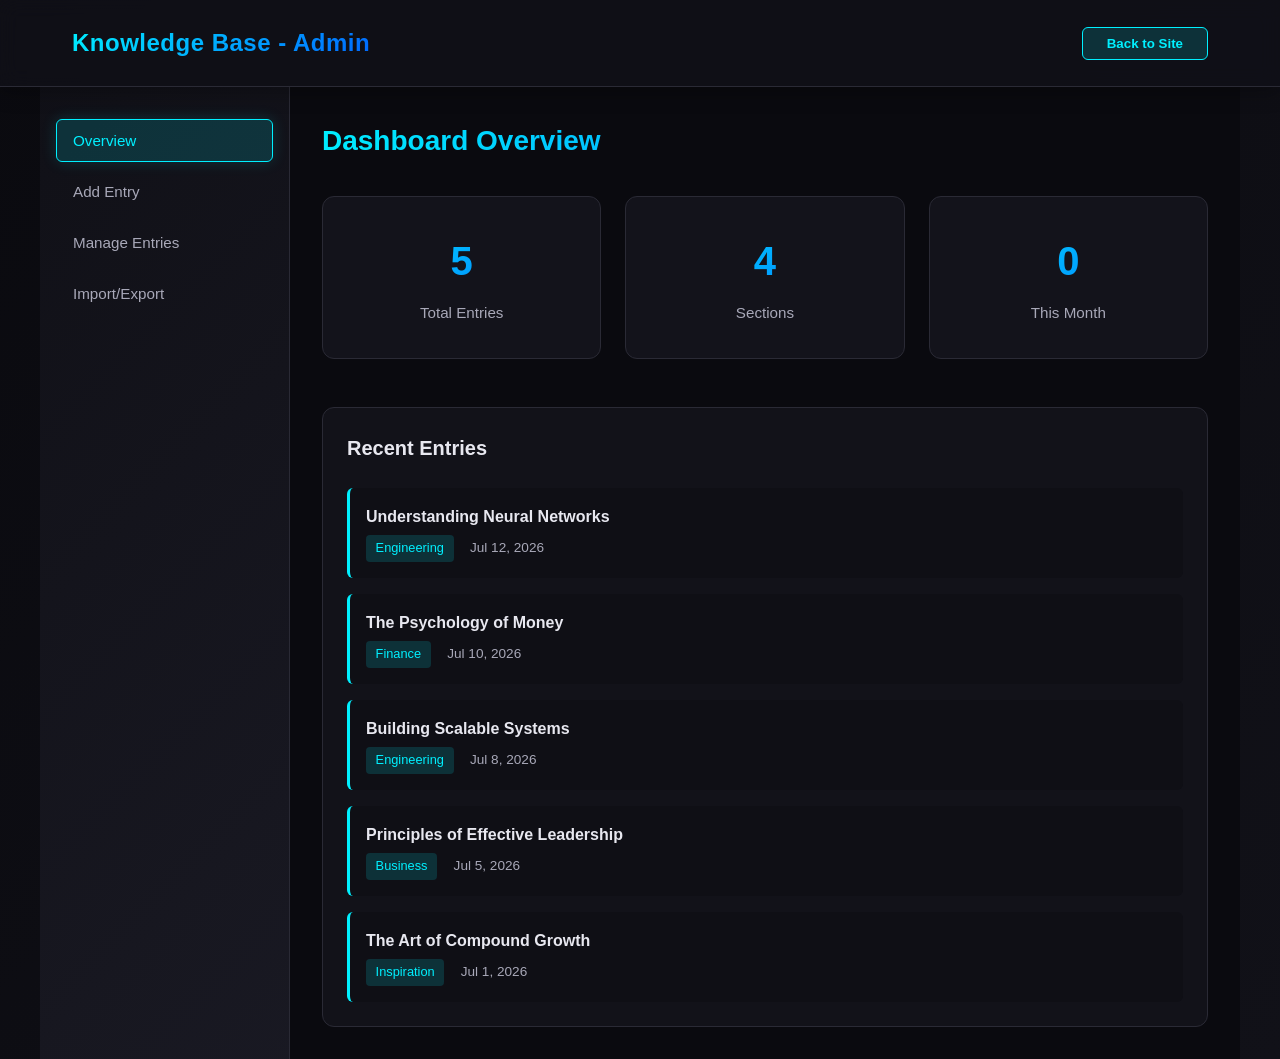
==== admin.html @ a051621a "1" ====
<!DOCTYPE html>
<html lang="en">
<head>
    <meta charset="UTF-8">
    <meta name="viewport" content="width=device-width, initial-scale=1.0">
    <title>Admin Panel - Knowledge Base</title>
    <link rel="stylesheet" href="styles.css">
    <link rel="stylesheet" href="admin.css">
</head>
<body>
    <!-- Navigation -->
    <nav class="navbar">
        <div class="nav-container">
            <div class="nav-brand">
                <h1>Knowledge Base - Admin</h1>
            </div>
            <div class="admin-nav-actions">
                <button class="btn-admin-action" id="backBtn">Back to Site</button>
            </div>
        </div>
    </nav>

    <!-- Main Content -->
    <main class="container admin-container">
        <div class="admin-wrapper">
            <!-- Sidebar -->
            <aside class="admin-sidebar">
                <nav class="admin-menu">
                    <button class="admin-menu-item active" data-panel="overview">
                        Overview
                    </button>
                    <button class="admin-menu-item" data-panel="add-entry">
                        Add Entry
                    </button>
                    <button class="admin-menu-item" data-panel="manage">
                        Manage Entries
                    </button>
                    <button class="admin-menu-item" data-panel="import-export">
                        Import/Export
                    </button>
                </nav>
            </aside>

            <!-- Main Panel -->
            <div class="admin-main">
                <!-- Overview Panel -->
                <div class="admin-panel active" id="overview-panel">
                    <h2>Dashboard Overview</h2>
                    <div class="overview-stats">
                        <div class="stat-card">
                            <div class="stat-number" id="totalEntries">0</div>
                            <div class="stat-label">Total Entries</div>
                        </div>
                        <div class="stat-card">
                            <div class="stat-number" id="totalSections">0</div>
                            <div class="stat-label">Sections</div>
                        </div>
                        <div class="stat-card">
                            <div class="stat-number" id="recentEntries">0</div>
                            <div class="stat-label">This Month</div>
                        </div>
                    </div>

                    <div class="recent-entries">
                        <h3>Recent Entries</h3>
                        <div id="recentList" class="entries-list">
                            <!-- Recent entries will be listed here -->
                        </div>
                    </div>
                </div>

                <!-- Add Entry Panel -->
                <div class="admin-panel" id="add-entry-panel">
                    <h2>Add New Entry</h2>
                    <form id="addEntryForm" class="admin-form">
                        <div class="form-group">
                            <label for="entryTitle">Title *</label>
                            <input type="text" id="entryTitle" name="title" required placeholder="Entry title">
                        </div>

                        <div class="form-group">
                            <label for="entrySection">Section *</label>
                            <input type="text" id="entrySection" name="section" required placeholder="e.g., Engineering, Finance, Business">
                            <small>New sections are created automatically</small>
                        </div>

                        <div class="form-group">
                            <label for="entryDate">Date *</label>
                            <input type="date" id="entryDate" name="date" required>
                        </div>

                        <div class="form-group">
                            <label for="entryContent">Content (HTML allowed) *</label>
                            <textarea id="entryContent" name="content" required placeholder="&lt;p&gt;Your content here...&lt;/p&gt;" rows="8"></textarea>
                            <small>You can use HTML tags: &lt;p&gt;, &lt;ul&gt;, &lt;li&gt;, &lt;strong&gt;, &lt;em&gt;, etc.</small>
                        </div>

                        <div class="form-group">
                            <label for="mediaType">Media Type</label>
                            <select id="mediaType" name="media_type">
                                <option value="">None</option>
                                <option value="image">Image</option>
                                <option value="video">Video (YouTube, Vimeo, or URL)</option>
                                <option value="link">External Link</option>
                            </select>
                        </div>

                        <div class="form-group" id="mediaUrlGroup" style="display: none;">
                            <label for="mediaUrl">Media URL</label>
                            <input type="url" id="mediaUrl" name="media_url" placeholder="https://example.com/image.jpg">
                            <small id="mediaUrlHint"></small>
                        </div>

                        <div class="form-group" id="linkUrlGroup" style="display: none;">
                            <label for="linkUrl">External Link URL</label>
                            <input type="url" id="linkUrl" name="link_url" placeholder="https://example.com">
                        </div>

                        <div class="form-actions">
                            <button type="submit" class="btn-primary">Add Entry</button>
                            <button type="reset" class="btn-secondary">Clear</button>
                        </div>
                    </form>
                </div>

                <!-- Manage Entries Panel -->
                <div class="admin-panel" id="manage-panel">
                    <h2>Manage Entries</h2>
                    
                    <div class="manage-controls">
                        <input type="text" id="searchEntries" placeholder="Search entries..." class="search-input">
                        <select id="filterSection" class="filter-select">
                            <option value="">All Sections</option>
                        </select>
                    </div>

                    <div id="entriesList" class="admin-entries-list">
                        <!-- Entries will be listed here -->
                    </div>
                </div>

                <!-- Import/Export Panel -->
                <div class="admin-panel" id="import-export-panel">
                    <h2>Import & Export</h2>
                    
                    <div class="import-export-container">
                        <div class="ie-section">
                            <h3>Export Entries</h3>
                            <p>Download your entries as a JSON file for backup or sharing.</p>
                            <button id="exportBtn" class="btn-primary">Download JSON</button>
                        </div>

                        <div class="ie-divider"></div>

                        <div class="ie-section">
                            <h3>Import Entries</h3>
                            <p>Upload a JSON file to import or restore entries. This will merge with existing entries.</p>
                            <div class="file-input-wrapper">
                                <input type="file" id="importFile" accept=".json" hidden>
                                <button id="importBtn" class="btn-primary">Choose File</button>
                            </div>
                            <div id="importStatus" style="margin-top: 1rem;"></div>
                        </div>

                        <div class="ie-divider"></div>

                        <div class="ie-section warning">
                            <h3>Sync with entries.json</h3>
                            <p>After adding/deleting entries here, you need to sync changes to your entries.json file:</p>
                            <ol>
                                <li>Click "Download JSON" above</li>
                                <li>Replace your entries.json file with the downloaded file</li>
                                <li>Refresh the site to see changes</li>
                            </ol>
                            <p><strong>OR</strong> your changes are automatically saved in this browser (localStorage).</p>
                        </div>
                    </div>
                </div>
            </div>
        </div>
    </main>

    <!-- Delete Confirmation Modal -->
    <div class="modal" id="deleteModal" role="dialog" aria-label="Confirm delete">
        <div class="modal-content">
            <button class="modal-close" id="deleteModalClose">
                <span></span>
                <span></span>
            </button>
            <div class="modal-body">
                <h3>Delete Entry?</h3>
                <p id="deleteMessage"></p>
                <div class="modal-actions">
                    <button id="deleteConfirm" class="btn-danger">Delete</button>
                    <button id="deleteCancel" class="btn-secondary">Cancel</button>
                </div>
            </div>
        </div>
    </div>

    <div class="modal-overlay" id="deleteOverlay"></div>

    <script src="admin.js"></script>
</body>
</html>
---- styles.css ----
/* =============================================================================
   GLOBAL STYLES & VARIABLES
   ============================================================================= */

:root {
    --bg-primary: #0a0a0f;
    --bg-secondary: #111118;
    --bg-tertiary: #1a1a24;
    --text-primary: #e8e8f0;
    --text-secondary: #a8a8b8;
    --accent-cyan: #00f0ff;
    --accent-blue: #0066ff;
    --accent-purple: #7c3aed;
    --border-color: #2a2a35;
    --glow-color: rgba(0, 240, 255, 0.1);
    --transition: all 0.3s ease;
}

* {
    margin: 0;
    padding: 0;
    box-sizing: border-box;
}

html {
    scroll-behavior: smooth;
}

body {
    background: linear-gradient(135deg, var(--bg-primary) 0%, var(--bg-secondary) 100%);
    color: var(--text-primary);
    font-family: 'Inter', -apple-system, BlinkMacSystemFont, 'Segoe UI', sans-serif;
    line-height: 1.6;
    font-size: 16px;
    min-height: 100vh;
}

/* =============================================================================
   NAVIGATION BAR
   ============================================================================= */

.navbar {
    background: rgba(17, 17, 24, 0.8);
    backdrop-filter: blur(10px);
    border-bottom: 1px solid var(--border-color);
    position: sticky;
    top: 0;
    z-index: 100;
    box-shadow: 0 4px 20px rgba(0, 0, 0, 0.3);
}

.nav-container {
    max-width: 1200px;
    margin: 0 auto;
    padding: 1.5rem 2rem;
    display: flex;
    justify-content: space-between;
    align-items: center;
    flex-wrap: wrap;
    gap: 2rem;
}

.nav-flex {
    display: flex;
    align-items: center;
    gap: 1rem;
    flex-wrap: wrap;
}

.nav-brand h1 {
    font-size: 1.5rem;
    font-weight: 600;
    background: linear-gradient(135deg, var(--accent-cyan), var(--accent-blue));
    -webkit-background-clip: text;
    -webkit-text-fill-color: transparent;
    background-clip: text;
    letter-spacing: 0.5px;
}

.nav-links {
    list-style: none;
    display: flex;
    gap: 0.5rem;
    flex-wrap: wrap;
}

.nav-link {
    display: inline-block;
    padding: 0.5rem 1.25rem;
    color: var(--text-secondary);
    text-decoration: none;
    border-radius: 6px;
    border: 1px solid transparent;
    transition: var(--transition);
    font-size: 0.95rem;
    font-weight: 500;
}

.nav-link:hover {
    color: var(--accent-cyan);
    border-color: var(--accent-cyan);
    background: rgba(0, 240, 255, 0.05);
}

.nav-link.active {
    color: var(--accent-cyan);
    border-color: var(--accent-cyan);
    background: rgba(0, 240, 255, 0.1);
    box-shadow: 0 0 20px rgba(0, 240, 255, 0.2);
}

.nav-admin-link {
    display: inline-block;
    padding: 0.5rem 1.25rem;
    color: var(--accent-purple);
    text-decoration: none;
    border-radius: 6px;
    border: 1px solid var(--accent-purple);
    transition: var(--transition);
    font-size: 0.95rem;
    font-weight: 500;
    background: rgba(124, 58, 237, 0.1);
}

.nav-admin-link:hover {
    background: rgba(124, 58, 237, 0.2);
    box-shadow: 0 0 20px rgba(124, 58, 237, 0.3);
}

/* =============================================================================
   MAIN CONTAINER & LAYOUT
   ============================================================================= */

.container {
    max-width: 1200px;
    margin: 0 auto;
    padding: 3rem 2rem;
}

.content-wrapper {
    width: 100%;
}

/* =============================================================================
   ENTRIES GRID
   ============================================================================= */

.entries-grid {
    display: grid;
    grid-template-columns: repeat(auto-fill, minmax(320px, 1fr));
    gap: 2rem;
    animation: fadeIn 0.6s ease-in;
}

@keyframes fadeIn {
    from {
        opacity: 0;
        transform: translateY(20px);
    }
    to {
        opacity: 1;
        transform: translateY(0);
    }
}

/* =============================================================================
   ENTRY CARDS
   ============================================================================= */

.entry-card {
    background: rgba(26, 26, 36, 0.6);
    border: 1px solid var(--border-color);
    border-radius: 12px;
    padding: 1.5rem;
    cursor: pointer;
    transition: var(--transition);
    display: flex;
    flex-direction: column;
    height: 100%;
    position: relative;
    overflow: hidden;
}

.entry-card::before {
    content: '';
    position: absolute;
    top: 0;
    left: 0;
    right: 0;
    bottom: 0;
    background: linear-gradient(135deg, rgba(0, 240, 255, 0.1) 0%, rgba(124, 58, 237, 0.1) 100%);
    opacity: 0;
    transition: opacity 0.3s ease;
    pointer-events: none;
}

.entry-card:hover {
    border-color: var(--accent-cyan);
    background: rgba(26, 26, 36, 0.9);
    transform: translateY(-8px);
    box-shadow: 
        0 8px 32px rgba(0, 240, 255, 0.2),
        inset 0 1px 0 rgba(0, 240, 255, 0.1);
}

.entry-card:hover::before {
    opacity: 1;
}

.card-header {
    position: relative;
    z-index: 1;
    margin-bottom: 1rem;
}

.card-title {
    font-size: 1.25rem;
    font-weight: 600;
    color: var(--text-primary);
    margin-bottom: 0.75rem;
    line-height: 1.3;
}

.card-meta {
    display: flex;
    justify-content: space-between;
    align-items: center;
    gap: 1rem;
    flex-wrap: wrap;
}

.card-section {
    display: inline-block;
    background: rgba(0, 240, 255, 0.15);
    color: var(--accent-cyan);
    padding: 0.35rem 0.75rem;
    border-radius: 20px;
    font-size: 0.8rem;
    font-weight: 600;
    text-transform: uppercase;
    letter-spacing: 0.5px;
    border: 1px solid rgba(0, 240, 255, 0.3);
}

.card-date {
    font-size: 0.85rem;
    color: var(--text-secondary);
}

.card-thumbnail {
    width: 100%;
    height: 180px;
    background: var(--bg-tertiary);
    border-radius: 8px;
    margin: 1rem 0;
    overflow: hidden;
    position: relative;
}

.card-thumbnail img {
    width: 100%;
    height: 100%;
    object-fit: cover;
    transition: transform 0.3s ease;
}

.entry-card:hover .card-thumbnail img {
    transform: scale(1.05);
}

.card-thumbnail.placeholder {
    display: flex;
    align-items: center;
    justify-content: center;
    color: var(--text-secondary);
    font-size: 0.9rem;
}

.card-content {
    flex: 1;
    margin-bottom: 1rem;
}

.card-snippet {
    color: var(--text-secondary);
    font-size: 0.95rem;
    line-height: 1.5;
    display: -webkit-box;
    -webkit-line-clamp: 3;
    -webkit-box-orient: vertical;
    overflow: hidden;
    text-overflow: ellipsis;
}

.card-snippet p {
    margin: 0;
}

.card-footer {
    display: flex;
    gap: 0.75rem;
}

.card-link {
    flex: 1;
    display: inline-flex;
    align-items: center;
    justify-content: center;
    background: rgba(0, 102, 255, 0.2);
    color: var(--accent-blue);
    padding: 0.6rem;
    border-radius: 6px;
    font-size: 0.85rem;
    text-decoration: none;
    border: 1px solid rgba(0, 102, 255, 0.4);
    transition: var(--transition);
    font-weight: 500;
}

.card-link:hover {
    background: rgba(0, 102, 255, 0.35);
    border-color: var(--accent-blue);
}

.read-more-btn {
    flex: 1;
    background: linear-gradient(135deg, var(--accent-cyan), var(--accent-blue));
    color: var(--bg-primary);
    border: none;
    padding: 0.6rem;
    border-radius: 6px;
    font-size: 0.85rem;
    font-weight: 600;
    cursor: pointer;
    transition: var(--transition);
}

.read-more-btn:hover {
    transform: scale(1.05);
    box-shadow: 0 0 20px rgba(0, 240, 255, 0.4);
}

/* =============================================================================
   MODAL & OVERLAY
   ============================================================================= */

.modal-overlay {
    position: fixed;
    top: 0;
    left: 0;
    right: 0;
    bottom: 0;
    background: rgba(0, 0, 0, 0.8);
    backdrop-filter: blur(4px);
    opacity: 0;
    visibility: hidden;
    transition: var(--transition);
    z-index: 200;
}

.modal-overlay.active {
    opacity: 1;
    visibility: visible;
}

.modal {
    position: fixed;
    top: 0;
    left: 0;
    right: 0;
    bottom: 0;
    display: flex;
    align-items: center;
    justify-content: center;
    z-index: 300;
    padding: 2rem;
    opacity: 0;
    visibility: hidden;
    transition: var(--transition);
}

.modal.active {
    opacity: 1;
    visibility: visible;
}

.modal-content {
    background: linear-gradient(135deg, var(--bg-secondary) 0%, var(--bg-tertiary) 100%);
    border: 1px solid var(--border-color);
    border-radius: 16px;
    width: 100%;
    max-width: 800px;
    max-height: 90vh;
    overflow-y: auto;
    position: relative;
    box-shadow: 0 25px 50px rgba(0, 0, 0, 0.5);
    animation: slideUp 0.4s ease;
}

@keyframes slideUp {
    from {
        transform: translateY(40px);
        opacity: 0;
    }
    to {
        transform: translateY(0);
        opacity: 1;
    }
}

.modal-close {
    position: absolute;
    top: 1.5rem;
    right: 1.5rem;
    width: 40px;
    height: 40px;
    background: rgba(26, 26, 36, 0.8);
    border: 1px solid var(--border-color);
    border-radius: 8px;
    cursor: pointer;
    display: flex;
    align-items: center;
    justify-content: center;
    transition: var(--transition);
    z-index: 10;
}

.modal-close:hover {
    background: rgba(0, 240, 255, 0.15);
    border-color: var(--accent-cyan);
}

.modal-close span {
    position: absolute;
    width: 20px;
    height: 2px;
    background: var(--text-primary);
    transition: var(--transition);
}

.modal-close span:first-child {
    transform: rotate(45deg);
}

.modal-close span:last-child {
    transform: rotate(-45deg);
}

.modal-close:hover span {
    background: var(--accent-cyan);
}

.modal-body {
    padding: 2rem;
}

/* =============================================================================
   ENTRY DETAIL
   ============================================================================= */

.entry-detail {
    animation: fadeIn 0.3s ease;
}

.detail-header {
    margin-bottom: 2rem;
    padding-bottom: 1.5rem;
    border-bottom: 1px solid var(--border-color);
}

.detail-title {
    font-size: 2rem;
    font-weight: 700;
    color: var(--text-primary);
    margin-bottom: 1rem;
    line-height: 1.2;
}

.detail-meta {
    display: flex;
    justify-content: space-between;
    align-items: center;
    flex-wrap: wrap;
    gap: 1rem;
}

.detail-section {
    display: inline-block;
    background: rgba(0, 240, 255, 0.15);
    color: var(--accent-cyan);
    padding: 0.5rem 1rem;
    border-radius: 6px;
    font-size: 0.85rem;
    font-weight: 600;
    text-transform: uppercase;
    letter-spacing: 0.5px;
    border: 1px solid rgba(0, 240, 255, 0.3);
}

.detail-date {
    font-size: 0.95rem;
    color: var(--text-secondary);
}

.detail-media {
    margin: 2rem 0;
    border-radius: 12px;
    overflow: hidden;
    background: var(--bg-tertiary);
}

.detail-media img {
    width: 100%;
    height: auto;
    display: block;
}

.detail-media video {
    width: 100%;
    height: auto;
    display: block;
}

.detail-media iframe {
    width: 100%;
    aspect-ratio: 16 / 9;
    border: none;
    display: block;
}

.detail-content {
    color: var(--text-secondary);
    font-size: 1rem;
    line-height: 1.8;
}

.detail-content p {
    margin-bottom: 1rem;
}

.detail-content h1,
.detail-content h2,
.detail-content h3,
.detail-content h4,
.detail-content h5,
.detail-content h6 {
    color: var(--text-primary);
    margin-top: 1.5rem;
    margin-bottom: 0.75rem;
    font-weight: 600;
}

.detail-content ul,
.detail-content ol {
    margin-bottom: 1rem;
    margin-left: 1.5rem;
}

.detail-content li {
    margin-bottom: 0.5rem;
}

.detail-content strong {
    color: var(--accent-cyan);
    font-weight: 600;
}

.detail-content a {
    color: var(--accent-blue);
    text-decoration: none;
    border-bottom: 1px solid rgba(0, 102, 255, 0.3);
    transition: var(--transition);
}

.detail-content a:hover {
    border-bottom-color: var(--accent-blue);
}

.detail-link {
    display: inline-flex;
    align-items: center;
    justify-content: center;
    background: linear-gradient(135deg, var(--accent-blue), var(--accent-purple));
    color: white;
    padding: 1rem 2rem;
    border-radius: 8px;
    text-decoration: none;
    margin-top: 1.5rem;
    font-weight: 600;
    transition: var(--transition);
    border: 1px solid rgba(0, 102, 255, 0.3);
}

.detail-link:hover {
    transform: translateY(-4px);
    box-shadow: 0 8px 24px rgba(0, 102, 255, 0.3);
    border-color: var(--accent-blue);
}

/* =============================================================================
   RESPONSIVE DESIGN
   ============================================================================= */

/* Tablet */
@media (max-width: 768px) {
    .nav-container {
        padding: 1rem 1.5rem;
        gap: 1.5rem;
    }

    .nav-flex {
        flex: 1 100%;
        justify-content: space-between;
    }

    .nav-brand h1 {
        font-size: 1.25rem;
    }

    .nav-links {
        gap: 0.25rem;
    }

    .nav-link {
        padding: 0.4rem 1rem;
        font-size: 0.9rem;
    }

    .nav-admin-link {
        padding: 0.4rem 1rem;
        font-size: 0.9rem;
    }

    .container {
        padding: 2rem 1.5rem;
    }

    .entries-grid {
        grid-template-columns: repeat(auto-fill, minmax(280px, 1fr));
        gap: 1.5rem;
    }

    .card-title {
        font-size: 1.1rem;
    }

    .card-thumbnail {
        height: 150px;
    }

    .detail-title {
        font-size: 1.75rem;
    }

    .modal-content {
        max-width: 90%;
        max-height: 85vh;
    }

    .modal-body {
        padding: 1.5rem;
    }
}

/* Mobile */
@media (max-width: 480px) {
    .navbar {
        position: relative;
    }

    .nav-container {
        flex-direction: column;
        gap: 1rem;
        padding: 1rem;
    }

    .nav-flex {
        flex-direction: column;
        width: 100%;
        gap: 1rem;
    }

    .nav-brand h1 {
        font-size: 1.1rem;
    }

    .nav-links {
        width: 100%;
        justify-content: flex-start;
        overflow-x: auto;
        gap: 0.5rem;
    }

    .nav-admin-link {
        width: 100%;
        text-align: center;
    }

    .container {
        padding: 1.5rem 1rem;
    }

    .entries-grid {
        grid-template-columns: 1fr;
        gap: 1.25rem;
    }

    .card-title {
        font-size: 1rem;
    }

    .card-snippet {
        -webkit-line-clamp: 2;
    }

    .card-thumbnail {
        height: 120px;
    }

    .modal {
        padding: 1rem;
    }

    .modal-content {
        max-width: 100%;
        max-height: 80vh;
        border-radius: 12px;
    }

    .modal-body {
        padding: 1rem;
    }

    .modal-close {
        width: 36px;
        height: 36px;
        top: 1rem;
        right: 1rem;
    }

    .detail-title {
        font-size: 1.5rem;
    }

    .detail-meta {
        flex-direction: column;
        align-items: flex-start;
    }

    .detail-section,
    .detail-date {
        width: 100%;
    }

    .detail-link {
        width: 100%;
        text-align: center;
    }
}

/* =============================================================================
   SCROLLBAR STYLING
   ============================================================================= */

.modal-content::-webkit-scrollbar {
    width: 8px;
}

.modal-content::-webkit-scrollbar-track {
    background: rgba(26, 26, 36, 0.3);
}

.modal-content::-webkit-scrollbar-thumb {
    background: rgba(0, 240, 255, 0.3);
    border-radius: 4px;
}

.modal-content::-webkit-scrollbar-thumb:hover {
    background: rgba(0, 240, 255, 0.6);
}

/* =============================================================================
   UTILITY & ACCESSIBILITY
   ============================================================================= */

.sr-only {
    position: absolute;
    width: 1px;
    height: 1px;
    padding: 0;
    margin: -1px;
    overflow: hidden;
    clip: rect(0, 0, 0, 0);
    white-space: nowrap;
    border-width: 0;
}

*:focus-visible {
    outline: 2px solid var(--accent-cyan);
    outline-offset: 2px;
}

button:focus-visible {
    outline-offset: 4px;
}

.nav-link:focus-visible {
    outline-offset: 2px;
}

.entry-card:focus-visible {
    outline-offset: 2px;
}

/* Dark mode is default, light mode not needed */
@media (prefers-reduced-motion: reduce) {
    * {
        animation-duration: 0.01ms !important;
        animation-iteration-count: 1 !important;
        transition-duration: 0.01ms !important;
    }
}
---- admin.css ----
/* =============================================================================
   ADMIN PANEL STYLES
   ============================================================================= */

.admin-container {
    padding: 0;
}

.admin-wrapper {
    display: grid;
    grid-template-columns: 250px 1fr;
    min-height: calc(100vh - 80px);
    gap: 0;
}

.admin-sidebar {
    background: linear-gradient(135deg, rgba(17, 17, 24, 0.9) 0%, rgba(26, 26, 36, 0.9) 100%);
    border-right: 1px solid var(--border-color);
    padding: 2rem 1rem;
}

.admin-menu {
    display: flex;
    flex-direction: column;
    gap: 0.5rem;
}

.admin-menu-item {
    background: transparent;
    border: 1px solid transparent;
    color: var(--text-secondary);
    padding: 0.75rem 1rem;
    border-radius: 6px;
    cursor: pointer;
    transition: var(--transition);
    text-align: left;
    font-size: 0.95rem;
    font-weight: 500;
}

.admin-menu-item:hover {
    color: var(--accent-cyan);
    border-color: var(--accent-cyan);
    background: rgba(0, 240, 255, 0.05);
}

.admin-menu-item.active {
    color: var(--accent-cyan);
    background: rgba(0, 240, 255, 0.15);
    border-color: var(--accent-cyan);
    box-shadow: 0 0 15px rgba(0, 240, 255, 0.15);
}

.admin-main {
    padding: 2rem;
    background: var(--bg-primary);
}

.admin-panel {
    display: none;
    animation: fadeIn 0.3s ease;
}

.admin-panel.active {
    display: block;
}

.admin-panel h2 {
    font-size: 1.75rem;
    margin-bottom: 2rem;
    background: linear-gradient(135deg, var(--accent-cyan), var(--accent-blue));
    -webkit-background-clip: text;
    -webkit-text-fill-color: transparent;
    background-clip: text;
}

.admin-panel h3 {
    font-size: 1.25rem;
    margin-bottom: 1.5rem;
    color: var(--text-primary);
}

/* =============================================================================
   ADMIN NAV ACTIONS
   ============================================================================= */

.admin-nav-actions {
    display: flex;
    gap: 1rem;
}

.btn-admin-action {
    background: rgba(0, 240, 255, 0.15);
    color: var(--accent-cyan);
    border: 1px solid var(--accent-cyan);
    padding: 0.5rem 1.5rem;
    border-radius: 6px;
    cursor: pointer;
    font-weight: 600;
    transition: var(--transition);
}

.btn-admin-action:hover {
    background: rgba(0, 240, 255, 0.25);
    box-shadow: 0 0 15px rgba(0, 240, 255, 0.2);
}

/* =============================================================================
   OVERVIEW STATS
   ============================================================================= */

.overview-stats {
    display: grid;
    grid-template-columns: repeat(auto-fit, minmax(200px, 1fr));
    gap: 1.5rem;
    margin-bottom: 3rem;
}

.stat-card {
    background: rgba(26, 26, 36, 0.6);
    border: 1px solid var(--border-color);
    border-radius: 12px;
    padding: 2rem;
    text-align: center;
    transition: var(--transition);
}

.stat-card:hover {
    border-color: var(--accent-cyan);
    background: rgba(26, 26, 36, 0.9);
    transform: translateY(-4px);
}

.stat-number {
    font-size: 2.5rem;
    font-weight: 700;
    background: linear-gradient(135deg, var(--accent-cyan), var(--accent-blue));
    -webkit-background-clip: text;
    -webkit-text-fill-color: transparent;
    background-clip: text;
    margin-bottom: 0.5rem;
}

.stat-label {
    color: var(--text-secondary);
    font-size: 0.95rem;
}

/* =============================================================================
   RECENT ENTRIES
   ============================================================================= */

.recent-entries {
    background: rgba(26, 26, 36, 0.5);
    border: 1px solid var(--border-color);
    border-radius: 12px;
    padding: 1.5rem;
}

.entries-list {
    display: flex;
    flex-direction: column;
    gap: 1rem;
}

.entry-item {
    background: rgba(10, 10, 15, 0.4);
    border-left: 3px solid var(--accent-cyan);
    padding: 1rem;
    border-radius: 6px;
    transition: var(--transition);
}

.entry-item:hover {
    background: rgba(10, 10, 15, 0.7);
}

.entry-item-title {
    font-weight: 600;
    color: var(--text-primary);
    margin-bottom: 0.3rem;
}

.entry-item-section {
    display: inline-block;
    background: rgba(0, 240, 255, 0.15);
    color: var(--accent-cyan);
    padding: 0.2rem 0.6rem;
    border-radius: 4px;
    font-size: 0.8rem;
    margin-right: 0.75rem;
}

.entry-item-date {
    color: var(--text-secondary);
    font-size: 0.85rem;
}

.empty-state {
    text-align: center;
    padding: 2rem 1rem;
    color: var(--text-secondary);
}

/* =============================================================================
   FORMS
   ============================================================================= */

.admin-form {
    max-width: 100%;
    display: flex;
    flex-direction: column;
    gap: 1.5rem;
}

.form-group {
    display: flex;
    flex-direction: column;
    gap: 0.5rem;
}

.form-group label {
    color: var(--text-primary);
    font-weight: 600;
    font-size: 0.95rem;
}

.form-group small {
    color: var(--text-secondary);
    font-size: 0.85rem;
}

.form-group input[type="text"],
.form-group input[type="url"],
.form-group input[type="date"],
.form-group textarea,
.form-group select {
    background: rgba(26, 26, 36, 0.6);
    border: 1px solid var(--border-color);
    color: var(--text-primary);
    padding: 0.75rem 1rem;
    border-radius: 6px;
    font-family: inherit;
    font-size: 1rem;
    transition: var(--transition);
}

.form-group input[type="text"]:focus,
.form-group input[type="url"]:focus,
.form-group input[type="date"]:focus,
.form-group textarea:focus,
.form-group select:focus {
    outline: none;
    border-color: var(--accent-cyan);
    background: rgba(26, 26, 36, 0.9);
    box-shadow: 0 0 15px rgba(0, 240, 255, 0.2);
}

.form-group textarea {
    resize: vertical;
    font-family: 'Courier New', monospace;
    line-height: 1.5;
}

.form-actions {
    display: flex;
    gap: 1rem;
    margin-top: 1rem;
}

.btn-primary,
.btn-secondary,
.btn-danger {
    padding: 0.75rem 1.5rem;
    border-radius: 6px;
    border: none;
    font-weight: 600;
    cursor: pointer;
    transition: var(--transition);
    font-size: 1rem;
}

.btn-primary {
    background: linear-gradient(135deg, var(--accent-cyan), var(--accent-blue));
    color: var(--bg-primary);
}

.btn-primary:hover {
    transform: translateY(-2px);
    box-shadow: 0 8px 20px rgba(0, 240, 255, 0.3);
}

.btn-secondary {
    background: rgba(168, 168, 184, 0.2);
    color: var(--text-secondary);
    border: 1px solid rgba(168, 168, 184, 0.4);
}

.btn-secondary:hover {
    background: rgba(168, 168, 184, 0.3);
    color: var(--text-primary);
}

.btn-danger {
    background: rgba(239, 68, 68, 0.2);
    color: #ef4444;
    border: 1px solid rgba(239, 68, 68, 0.4);
}

.btn-danger:hover {
    background: rgba(239, 68, 68, 0.3);
    border-color: #ef4444;
}

/* =============================================================================
   MANAGE ENTRIES
   ============================================================================= */

.manage-controls {
    display: flex;
    gap: 1rem;
    margin-bottom: 2rem;
    flex-wrap: wrap;
}

.search-input,
.filter-select {
    flex: 1;
    min-width: 200px;
    background: rgba(26, 26, 36, 0.6);
    border: 1px solid var(--border-color);
    color: var(--text-primary);
    padding: 0.75rem 1rem;
    border-radius: 6px;
    font-size: 1rem;
}

.search-input:focus,
.filter-select:focus {
    outline: none;
    border-color: var(--accent-cyan);
    box-shadow: 0 0 15px rgba(0, 240, 255, 0.2);
}

.admin-entries-list {
    display: flex;
    flex-direction: column;
    gap: 1rem;
}

.admin-entry-card {
    background: rgba(26, 26, 36, 0.6);
    border: 1px solid var(--border-color);
    border-radius: 8px;
    padding: 1.5rem;
    transition: var(--transition);
    display: grid;
    grid-template-columns: 1fr auto;
    gap: 1rem;
    align-items: center;
}

.admin-entry-card:hover {
    border-color: var(--accent-cyan);
    background: rgba(26, 26, 36, 0.9);
}

.admin-entry-info h4 {
    font-size: 1.1rem;
    color: var(--text-primary);
    margin-bottom: 0.5rem;
}

.admin-entry-meta {
    display: flex;
    gap: 1rem;
    flex-wrap: wrap;
    font-size: 0.9rem;
    color: var(--text-secondary);
}

.admin-entry-section {
    background: rgba(0, 240, 255, 0.15);
    color: var(--accent-cyan);
    padding: 0.3rem 0.7rem;
    border-radius: 4px;
    font-size: 0.8rem;
    font-weight: 600;
}

.admin-entry-actions {
    display: flex;
    gap: 0.75rem;
}

.btn-edit,
.btn-delete {
    padding: 0.5rem 1rem;
    border: none;
    border-radius: 6px;
    cursor: pointer;
    font-size: 0.9rem;
    font-weight: 600;
    transition: var(--transition);
}

.btn-edit {
    background: rgba(0, 102, 255, 0.2);
    color: var(--accent-blue);
    border: 1px solid rgba(0, 102, 255, 0.4);
}

.btn-edit:hover {
    background: rgba(0, 102, 255, 0.3);
    border-color: var(--accent-blue);
}

.btn-delete {
    background: rgba(239, 68, 68, 0.2);
    color: #ef4444;
    border: 1px solid rgba(239, 68, 68, 0.4);
}

.btn-delete:hover {
    background: rgba(239, 68, 68, 0.3);
    border-color: #ef4444;
}

/* =============================================================================
   IMPORT/EXPORT
   ============================================================================= */

.import-export-container {
    display: flex;
    flex-direction: column;
    gap: 2rem;
}

.ie-section {
    background: rgba(26, 26, 36, 0.6);
    border: 1px solid var(--border-color);
    border-radius: 12px;
    padding: 2rem;
}

.ie-section h3 {
    margin-bottom: 1rem;
    color: var(--text-primary);
}

.ie-section p {
    color: var(--text-secondary);
    margin-bottom: 1rem;
    line-height: 1.6;
}

.ie-section ol {
    margin-left: 1.5rem;
    color: var(--text-secondary);
    line-height: 1.8;
}

.ie-section ol li {
    margin-bottom: 0.5rem;
}

.ie-divider {
    height: 1px;
    background: var(--border-color);
}

.ie-section.warning {
    background: rgba(239, 68, 68, 0.05);
    border-color: rgba(239, 68, 68, 0.2);
}

.ie-section.warning h3 {
    color: #ef4444;
}

.file-input-wrapper {
    display: flex;
    gap: 1rem;
}

#importBtn {
    flex-shrink: 0;
}

#importStatus {
    padding: 1rem;
    border-radius: 6px;
    font-size: 0.9rem;
    border: 1px solid var(--border-color);
}

#importStatus.success {
    background: rgba(34, 197, 94, 0.15);
    border-color: rgba(34, 197, 94, 0.4);
    color: #22c55e;
}

#importStatus.error {
    background: rgba(239, 68, 68, 0.15);
    border-color: rgba(239, 68, 68, 0.4);
    color: #ef4444;
}

/* =============================================================================
   MODAL ACTIONS
   ============================================================================= */

.modal-actions {
    display: flex;
    gap: 1rem;
    margin-top: 1.5rem;
    justify-content: flex-end;
}

.modal-actions .btn-danger,
.modal-actions .btn-secondary {
    flex: 0;
}

/* =============================================================================
   RESPONSIVE
   ============================================================================= */

@media (max-width: 768px) {
    .admin-wrapper {
        grid-template-columns: 1fr;
    }

    .admin-sidebar {
        border-right: none;
        border-bottom: 1px solid var(--border-color);
        padding: 1rem;
    }

    .admin-menu {
        flex-direction: row;
        overflow-x: auto;
        gap: 0.5rem;
    }

    .admin-menu-item {
        white-space: nowrap;
        flex-shrink: 0;
    }

    .admin-main {
        padding: 1.5rem;
    }

    .overview-stats {
        grid-template-columns: 1fr;
    }

    .admin-entry-card {
        grid-template-columns: 1fr;
    }

    .admin-entry-actions {
        width: 100%;
    }

    .btn-edit,
    .btn-delete {
        flex: 1;
    }

    .manage-controls {
        flex-direction: column;
    }

    .search-input,
    .filter-select {
        flex: 1;
    }

    .file-input-wrapper {
        flex-direction: column;
    }
}

@media (max-width: 480px) {
    .admin-panel h2 {
        font-size: 1.5rem;
    }

    .admin-menu {
        flex-direction: row;
        overflow-x: auto;
    }

    .admin-menu-item {
        padding: 0.5rem 0.75rem;
        font-size: 0.85rem;
    }

    .form-actions {
        flex-direction: column;
    }

    .btn-primary,
    .btn-secondary {
        width: 100%;
    }

    .admin-entry-meta {
        flex-direction: column;
        gap: 0.5rem;
    }
}
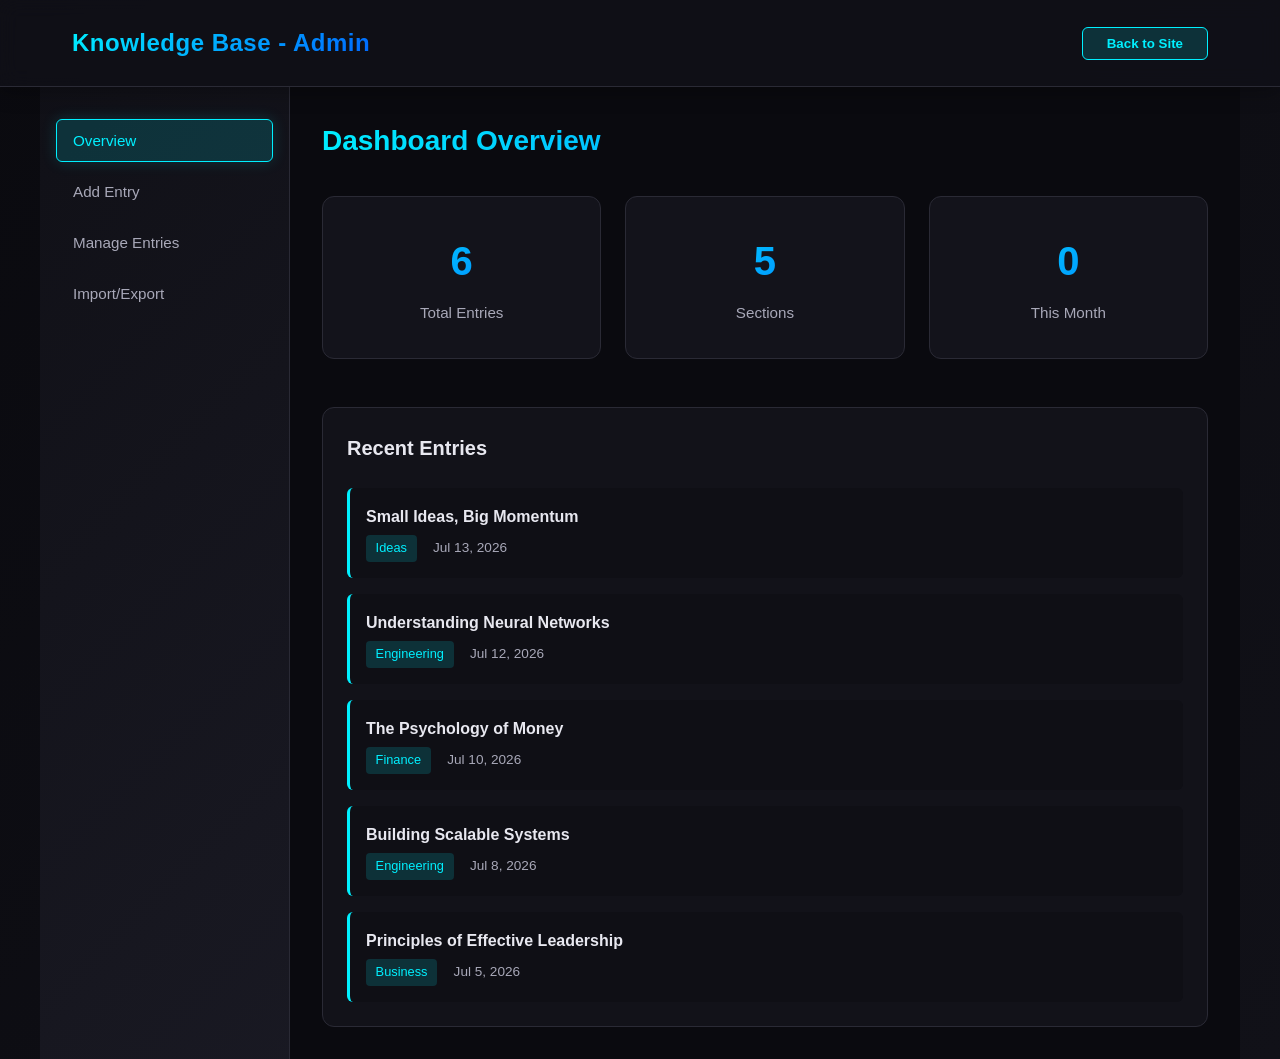
==== commit e441b789: "3" ====
--- a/admin.html
+++ b/admin.html
@@ -71,8 +71,9 @@
 
                 <!-- Add Entry Panel -->
                 <div class="admin-panel" id="add-entry-panel">
-                    <h2>Add New Entry</h2>
+                    <h2 id="addEntryHeading">Add New Entry</h2>
                     <form id="addEntryForm" class="admin-form">
+                        <input type="hidden" id="entryId" name="entry_id" value="">
                         <div class="form-group">
                             <label for="entryTitle">Title *</label>
                             <input type="text" id="entryTitle" name="title" required placeholder="Entry title">
@@ -117,7 +118,7 @@
                         </div>
 
                         <div class="form-actions">
-                            <button type="submit" class="btn-primary">Add Entry</button>
+                            <button type="submit" class="btn-primary" id="submitEntryBtn">Add Entry</button>
                             <button type="reset" class="btn-secondary">Clear</button>
                         </div>
                     </form>
